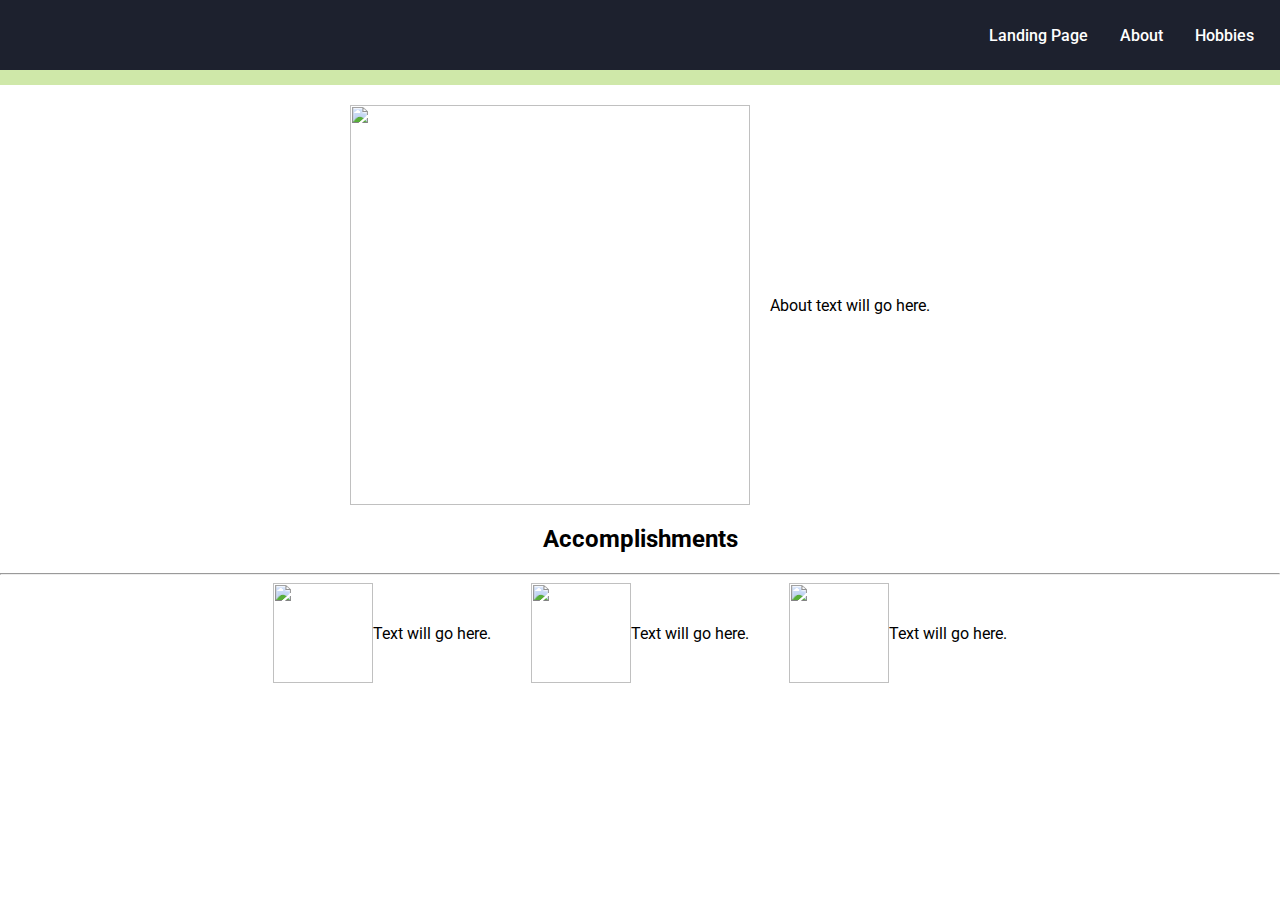
==== About.html @ 3d0d7346 "Add files via upload" ====
﻿<!DOCTYPE html>

<html lang="en-us">

<head>

    <title>Joshua Aguilar CSD 340 Landing Page</title>

    <meta charset="utf-8">
    <meta name="description" content="Creating a About page">
    <meta name="keywords" content="html, css, biosite, about page">
    <meta name="robots" content="nofollow">
    <meta name="author" content="Joshua Aguilar">

    <link rel="preconnect" href="https://fonts.googleapis.com">
    <link rel="preconnect" href="https://fonts.gstatic.com" crossorigin>
    <link href="https://fonts.googleapis.com/css2?family=Roboto:ital,wght@0,100;0,300;0,400;0,500;1,100;1,300;1,400&display=swap" rel="stylesheet">


    <link rel="stylesheet" type="text/css" href="site.css">

</head>

<body>
    <div id="navbar">
        <a href="#">Landing Page</a>
        <a href="#">About</a>
        <a href="#">Hobbies</a>
    </div>

    <div class="about-section">
        <img src="#" />
        <div class="about-text">
            <p>About text will go here.</p>
        </div>
    </div>

    <h2 class="accomplishments-header">Accomplishments</h2>
    <hr>

    <div class="accomplishments-section">
        <div class="accomplishments"> 
            <img src="#" class="icons" />
            <p>Text will go here.</p>
        </div>
        <div class="accomplishments">
            <img src="#" class="icons" />
            <p>Text will go here.</p>
        </div>
        <div class="accomplishments">
            <img src="#" class="icons"/>
            <p>Text will go here.</p>
        </div>

    </div>

</body>

</html>
---- site.css ----
﻿
@import url('https://fonts.googleapis.com/css2?family=Roboto:ital,wght@0,100;0,300;0,400;0,500;1,100;1,300;1,400&display=swap');

body {
    margin: 0;
    padding: 0;
    font-family: 'Roboto', sans-serif;
    background-color: white;
}

header {
    text-align: center;
    margin: 20px 0;
}

#navbar {
    background-color: rgb(29, 33, 46);
    color: aliceblue;
    display: flex;
    justify-content: flex-end;
    align-items: center;
    height: 50px;
    padding: 10px;
    border-bottom: solid 15px rgb(207, 232, 169);
}

#navbar a {
    float: left;
    display: block;
    color: rgb(255, 255, 255);
    text-align: center;
    padding: 14px 16px;
    text-decoration: none;
    font-weight: 500;
    }

    #navbar a:hover {
        text-decoration: underline;
        background-color: #E64848;
        color: #CFE8A9;
    }


.left-container {
    display: flex;
    flex-direction: row-reverse;
    justify-content: center;
    align-items: center;
    margin: 20px 0;
}

.right-container {
    display: flex;
    justify-content: center;
    align-items: center;
    margin: 20px 0;
}

.card-left {
    background-color: white;
    padding: 20px;
    text-align: center;
}

.card-right {
    background-color: white;
    padding: 20px;
    text-align: center;
}

img {
    width: 400px;
    height: 400px;
}

#learn-more-button {
    background-color: white;
    color: black;
    padding: 10px 20px;
    border-radius: 20px;
    cursor: pointer;
    border: none;
}

.about-section {
    display: flex;
    justify-content: center;
    align-items: center;
    margin: 20px 0;
}

.about-text {
    margin-left: 20px;
}

.accomplishments-header {
    text-align: center;
    margin: 20px 0;
}

.accomplishments-section {
    display: flex;
    justify-content: center;
    align-items: center;
}

.accomplishments {
    display: flex; 
    align-items: center;
    margin: 0 20px;
}

.icons {
    width: 100px;
    height: 100px;
}

.hobbies-section {
    display: flex;
    flex-direction: column;
    justify-content: center;
    align-items: center;
    height: calc(100vh - 70px);
    position: relative;
}

.hobbies-header {
    text-align: center;
    margin: 0;
    position: absolute;
    top: 50px;
}

.hobbies-second-header {
    text-align: center;
    width: 100%;
    padding-top: 10px;
}

.hobbies-text {
    text-align: center;
    margin: 20px 0 0 0;
    position: absolute;
    top: 100px;
}

.hobbies-background-video {
    border: 1px solid black;
    position: absolute;
    top: 0;
    left: 0;
    width: 100%;
    height: 70%;
    z-index: -1;
}

.picture-scroller-section {
    display: flex;
    justify-content: center;
}

.pictures-container {
    display: flex;
    overflow-x: scroll;
    border: 1px solid black;
    width: 75%;
    height: 200px;
    margin: 50px auto;
    padding-top: 20px;
    padding-bottom: 20px;
}

.picture-item {
    border: 1px solid black;
    display: flex;
    flex-direction: column;
    align-items: center;
    margin-right: 15px;
    margin-left: 15px;
}

.picture-item p {
    margin-top: 10px;
    text-align: center;
}

.picture-item:last-child {
    border-right: none;
}
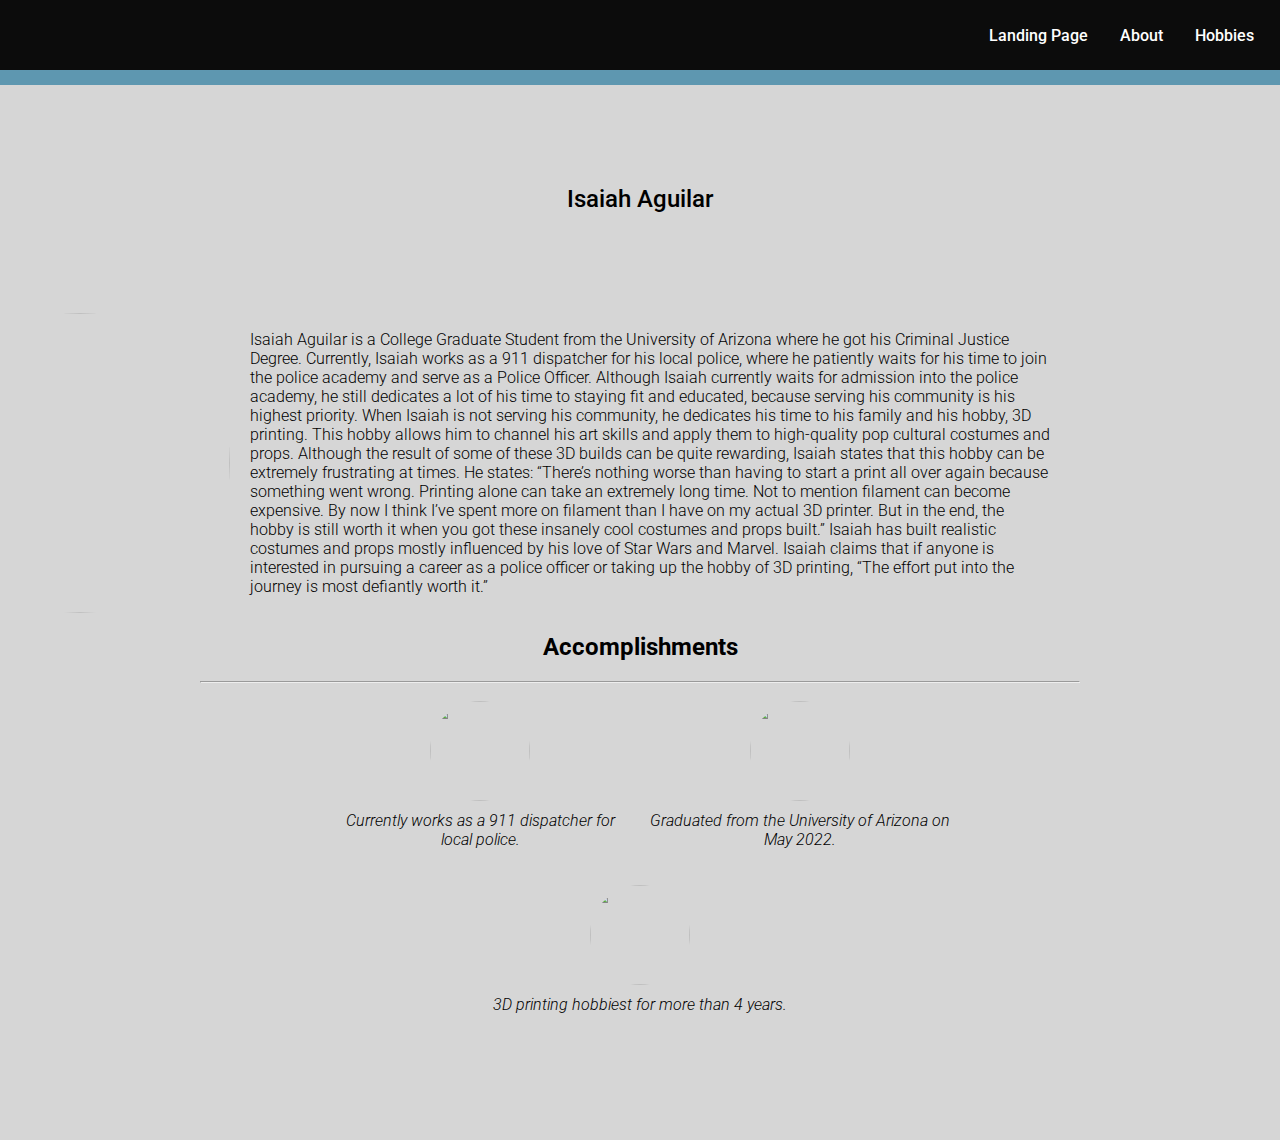
==== commit 93a3e40c: "Update About.html" ====
--- a/About.html
+++ b/About.html
@@ -1,10 +1,10 @@
-﻿<!DOCTYPE html>
+<!DOCTYPE html>
 
 <html lang="en-us">
 
 <head>
 
-    <title>Joshua Aguilar CSD 340 Landing Page</title>
+    <title>Biosite About Page</title>
 
     <meta charset="utf-8">
     <meta name="description" content="Creating a About page">
@@ -23,37 +23,58 @@
 
 <body>
     <div id="navbar">
-        <a href="#">Landing Page</a>
-        <a href="#">About</a>
-        <a href="#">Hobbies</a>
+        <a href="Landing_Page.html">Landing Page</a>
+        <a href="About.html">About</a>
+        <a href="Hobbies.html">Hobbies</a>
     </div>
 
-    <div class="about-section">
-        <img src="#" />
-        <div class="about-text">
-            <p>About text will go here.</p>
+    <div class="about-page-container">
+        <h2 class="about-header">Isaiah Aguilar</h2>
+
+        <div class="about-section">
+            <img src="images/Portrait_Img.jpg" class="about-img" />
+            <div class="about-text">
+                <p>
+                    Isaiah Aguilar is a College Graduate Student from the University of Arizona where he got his
+                    Criminal Justice Degree. Currently, Isaiah works as a 911 dispatcher for his local police, where
+                    he patiently waits for his time to join the police academy and serve as a Police Officer. Although
+                    Isaiah currently waits for admission into the police academy, he still dedicates a lot of his time to
+                    staying fit and educated, because serving his community is his highest priority.
+                    When Isaiah is not serving his community, he dedicates his time to his family and his hobby, 3D
+                    printing. This hobby allows him to channel his art skills and apply them to high-quality pop
+                    cultural costumes and props. Although the result of some of these 3D builds can be quite
+                    rewarding, Isaiah states that this hobby can be extremely frustrating at times. He states: “There’s
+                    nothing worse than having to start a print all over again because something went wrong. Printing
+                    alone can take an extremely long time. Not to mention filament can become expensive. By now I
+                    think I’ve spent more on filament than I have on my actual 3D printer. But in the end, the hobby
+                    is still worth it when you got these insanely cool costumes and props built.” Isaiah has built
+                    realistic costumes and props mostly influenced by his love of Star Wars and Marvel.
+                    Isaiah claims that if anyone is interested in pursuing a career as a police officer or taking up the
+                    hobby of 3D printing, “The effort put into the journey is most defiantly worth it.”
+                </p>
+            </div>
+        </div>
+
+        <h2 class="accomplishments-header">Accomplishments</h2>
+        <hr>
+
+        <div class="accomplishments-section">
+            <div class="accomplishments">
+                <img src="images/icon-02.jpg" class="icons" />
+                <p class="icon-text">Currently works as a 911 dispatcher for local police.</p>
+            </div>
+            <div class="accomplishments">
+                <img src="images/icon-01.jpg" class="icons" />
+                <p class="icon-text">Graduated from the University of Arizona on May 2022.</p>
+            </div>
+            <div class="accomplishments">
+                <img src="images/icon-03.jpg" class="icons" />
+                <p class="icon-text">3D printing hobbiest for more than 4 years.</p>
+            </div>
+
         </div>
     </div>
-
-    <h2 class="accomplishments-header">Accomplishments</h2>
-    <hr>
-
-    <div class="accomplishments-section">
-        <div class="accomplishments"> 
-            <img src="#" class="icons" />
-            <p>Text will go here.</p>
-        </div>
-        <div class="accomplishments">
-            <img src="#" class="icons" />
-            <p>Text will go here.</p>
-        </div>
-        <div class="accomplishments">
-            <img src="#" class="icons"/>
-            <p>Text will go here.</p>
-        </div>
-
-    </div>
-
+    
 </body>
 
-</html>+</html>
--- a/site.css
+++ b/site.css
@@ -1,27 +1,25 @@
-﻿
+
 @import url('https://fonts.googleapis.com/css2?family=Roboto:ital,wght@0,100;0,300;0,400;0,500;1,100;1,300;1,400&display=swap');
+
+/* Website Main Properties*/
 
 body {
     margin: 0;
     padding: 0;
     font-family: 'Roboto', sans-serif;
-    background-color: white;
-}
-
-header {
-    text-align: center;
-    margin: 20px 0;
+    background-color: #D6D6D6;
+    padding-bottom: 100px;
 }
 
 #navbar {
-    background-color: rgb(29, 33, 46);
+    background-color: #0C0C0C;
     color: aliceblue;
     display: flex;
     justify-content: flex-end;
     align-items: center;
     height: 50px;
     padding: 10px;
-    border-bottom: solid 15px rgb(207, 232, 169);
+    border-bottom: solid 15px #5E97B0;
 }
 
 #navbar a {
@@ -36,50 +34,73 @@
 
     #navbar a:hover {
         text-decoration: underline;
-        background-color: #E64848;
-        color: #CFE8A9;
-    }
-
-
-.left-container {
+        background-color: #5E97B0;
+    }
+
+
+/* Landing Page Properties*/
+
+.landing-page-header {
+    text-align: center;
+    margin-top: 100px;
+    margin-bottom: 100px;
+}
+
+.landing-page-left-container {
     display: flex;
     flex-direction: row-reverse;
     justify-content: center;
     align-items: center;
-    margin: 20px 0;
-}
-
-.right-container {
-    display: flex;
-    justify-content: center;
-    align-items: center;
-    margin: 20px 0;
-}
-
-.card-left {
+    margin: 0 200px;
+    margin-bottom: 200px;
+}
+
+.landing-page-right-container {
+    display: flex;
+    justify-content: center;
+    align-items: center;
+    margin: 0 200px;
+    margin-bottom: 200px;
+}
+
+.landing-page-card-left {
     background-color: white;
     padding: 20px;
     text-align: center;
-}
-
-.card-right {
+    box-shadow: 0 12px 20px 0 rgba(0, 0, 0, 0.2);
+    transition: 0.3s;
+    width: 50%;
+    margin: 20px;
+}
+
+.landing-page-card-right {
     background-color: white;
     padding: 20px;
     text-align: center;
-}
-
-img {
+    box-shadow: 0 12px 20px 0 rgba(0, 0, 0, 0.2);
+    transition: 0.3s;
+    width: 50%;
+    margin: 20px;
+}
+.landing-page-card-text {
+    font-weight: 400;
+    font-style: italic;
+}
+
+.landing-page-img {
+    border: 2px solid;
     width: 400px;
     height: 400px;
-}
-
-#learn-more-button {
-    background-color: white;
-    color: black;
-    padding: 10px 20px;
-    border-radius: 20px;
-    cursor: pointer;
-    border: none;
+    margin-right: 200px;
+    margin-left: 200px;
+}  
+
+/* About Page Properties*/
+
+.about-page-container {
+    max-width: 1000px;
+    margin: 0 auto;
+    padding: 0 200px;
 }
 
 .about-section {
@@ -87,10 +108,27 @@
     justify-content: center;
     align-items: center;
     margin: 20px 0;
+}
+
+.about-header {
+    text-align: center;
+    margin-top: 100px;
+    margin-bottom: 100px;
+    font-weight: 500;
+}
+
+.about-img {
+    width: 300px;
+    height: 300px;
+    margin-left: -300px;
+    border-radius: 50%;
+    object-fit: cover;
 }
 
 .about-text {
     margin-left: 20px;
+    width: 800px;
+    font-weight: 300;
 }
 
 .accomplishments-header {
@@ -102,88 +140,115 @@
     display: flex;
     justify-content: center;
     align-items: center;
+    flex-wrap: wrap;
+    padding:0 20px;
 }
 
 .accomplishments {
     display: flex; 
-    align-items: center;
-    margin: 0 20px;
+    flex-direction: column;
+    align-items: center;
+    text-align: center;
+    width: 300px;
+    margin: 10px;
+
 }
 
 .icons {
     width: 100px;
     height: 100px;
-}
-
-.hobbies-section {
+    border-radius: 50%;
+    object-fit: cover;
+}
+
+.icon-text {
+    font-weight: 300;
+    margin-top: 10px;
+    font-style: italic;
+}
+
+
+/* Hobbies Page Properties*/
+
+.hobbies-page-container {
+    margin: 80px auto 0;
+    max-width: 1200px;
+    height: 100%;
+    display: flex;
+    flex-wrap: wrap;
+    justify-content: space-between;
+    align-items: center;
+    position: relative;
+}
+
+.video-container {
+    width: 45%;
+}
+
+    .video-container video {
+        border: solid 1px;
+        height: 400px;
+        width: 400px;
+        display: block;
+        object-fit: cover;
+    }
+
+.hobbies-right-container {
+    width: 50%;
+}
+
+    .hobbies-right-container h2 {
+        text-align: center;
+        font-weight: 500;
+    }
+
+    .hobbies-right-container p {
+        font-weight: 300;
+        margin-bottom: 40px;
+    }
+
+.card-gallary {
+    padding-top: 100px;
+    width: 100%;
+    display: flex;
+    justify-content: center;
+}
+
+.card-gallary-header {
+    font-weight: 500;
+    padding: 50px 0;
+    display: flex;
+    justify-content: center;
+    align-items: center;
+    text-align: center;
+}
+
+.card {
+    background-color: white;
+    width: 300px;
+    height: 400px;
+    margin-right: 20px;
+    margin-left: 20px;
     display: flex;
     flex-direction: column;
-    justify-content: center;
-    align-items: center;
-    height: calc(100vh - 70px);
-    position: relative;
-}
-
-.hobbies-header {
-    text-align: center;
-    margin: 0;
-    position: absolute;
-    top: 50px;
-}
-
-.hobbies-second-header {
-    text-align: center;
-    width: 100%;
-    padding-top: 10px;
-}
-
-.hobbies-text {
-    text-align: center;
-    margin: 20px 0 0 0;
-    position: absolute;
-    top: 100px;
-}
-
-.hobbies-background-video {
-    border: 1px solid black;
-    position: absolute;
-    top: 0;
-    left: 0;
-    width: 100%;
-    height: 70%;
-    z-index: -1;
-}
-
-.picture-scroller-section {
-    display: flex;
-    justify-content: center;
-}
-
-.pictures-container {
-    display: flex;
-    overflow-x: scroll;
-    border: 1px solid black;
-    width: 75%;
+    justify-content: space-around;
+    align-items: center;
+    box-shadow: 0 12px 20px 0 rgba(0, 0, 0, 0.2);
+    transition: 0.3s;
+}
+
+    .card h3 {
+        font-weight: 500;
+    }
+
+    .card p {
+        font-weight: 300;
+        text-align: center;
+        font-style: italic;
+    }
+
+.card-images {
+    width: 200px;
     height: 200px;
-    margin: 50px auto;
-    padding-top: 20px;
-    padding-bottom: 20px;
-}
-
-.picture-item {
-    border: 1px solid black;
-    display: flex;
-    flex-direction: column;
-    align-items: center;
-    margin-right: 15px;
-    margin-left: 15px;
-}
-
-.picture-item p {
-    margin-top: 10px;
-    text-align: center;
-}
-
-.picture-item:last-child {
-    border-right: none;
-}+}
+
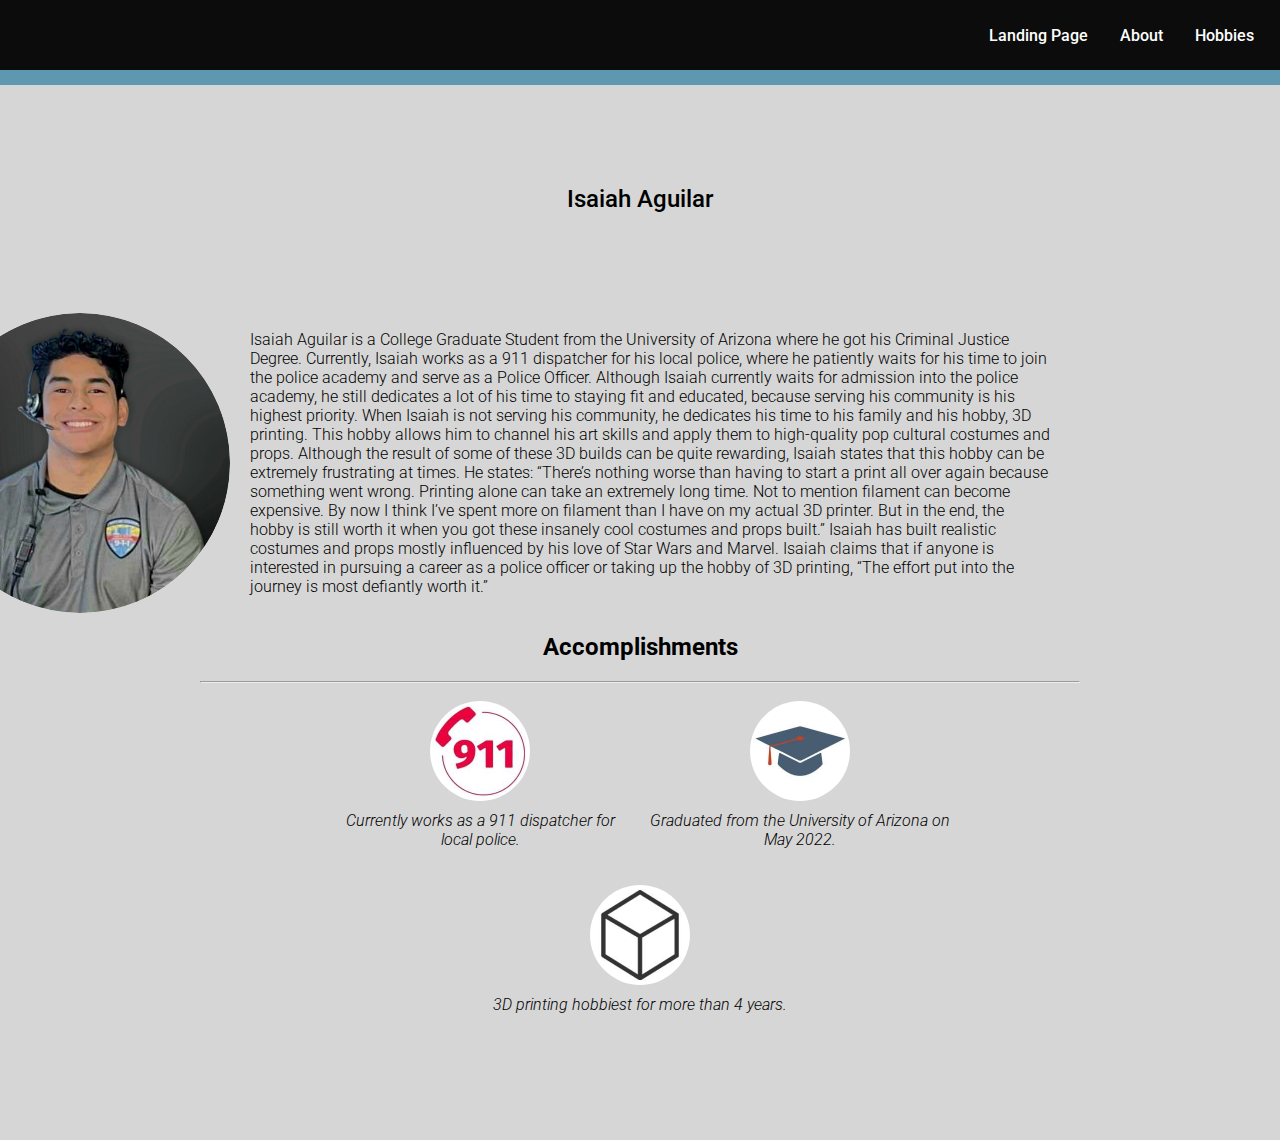
==== commit abb3fb3b: "Add files via upload" ====
--- a/About.html
+++ b/About.html
@@ -1,4 +1,4 @@
-<!DOCTYPE html>
+﻿<!DOCTYPE html>
 
 <html lang="en-us">
 
@@ -77,4 +77,4 @@
     
 </body>
 
-</html>
+</html>--- a/site.css
+++ b/site.css
@@ -1,4 +1,4 @@
-
+﻿
 @import url('https://fonts.googleapis.com/css2?family=Roboto:ital,wght@0,100;0,300;0,400;0,500;1,100;1,300;1,400&display=swap');
 
 /* Website Main Properties*/
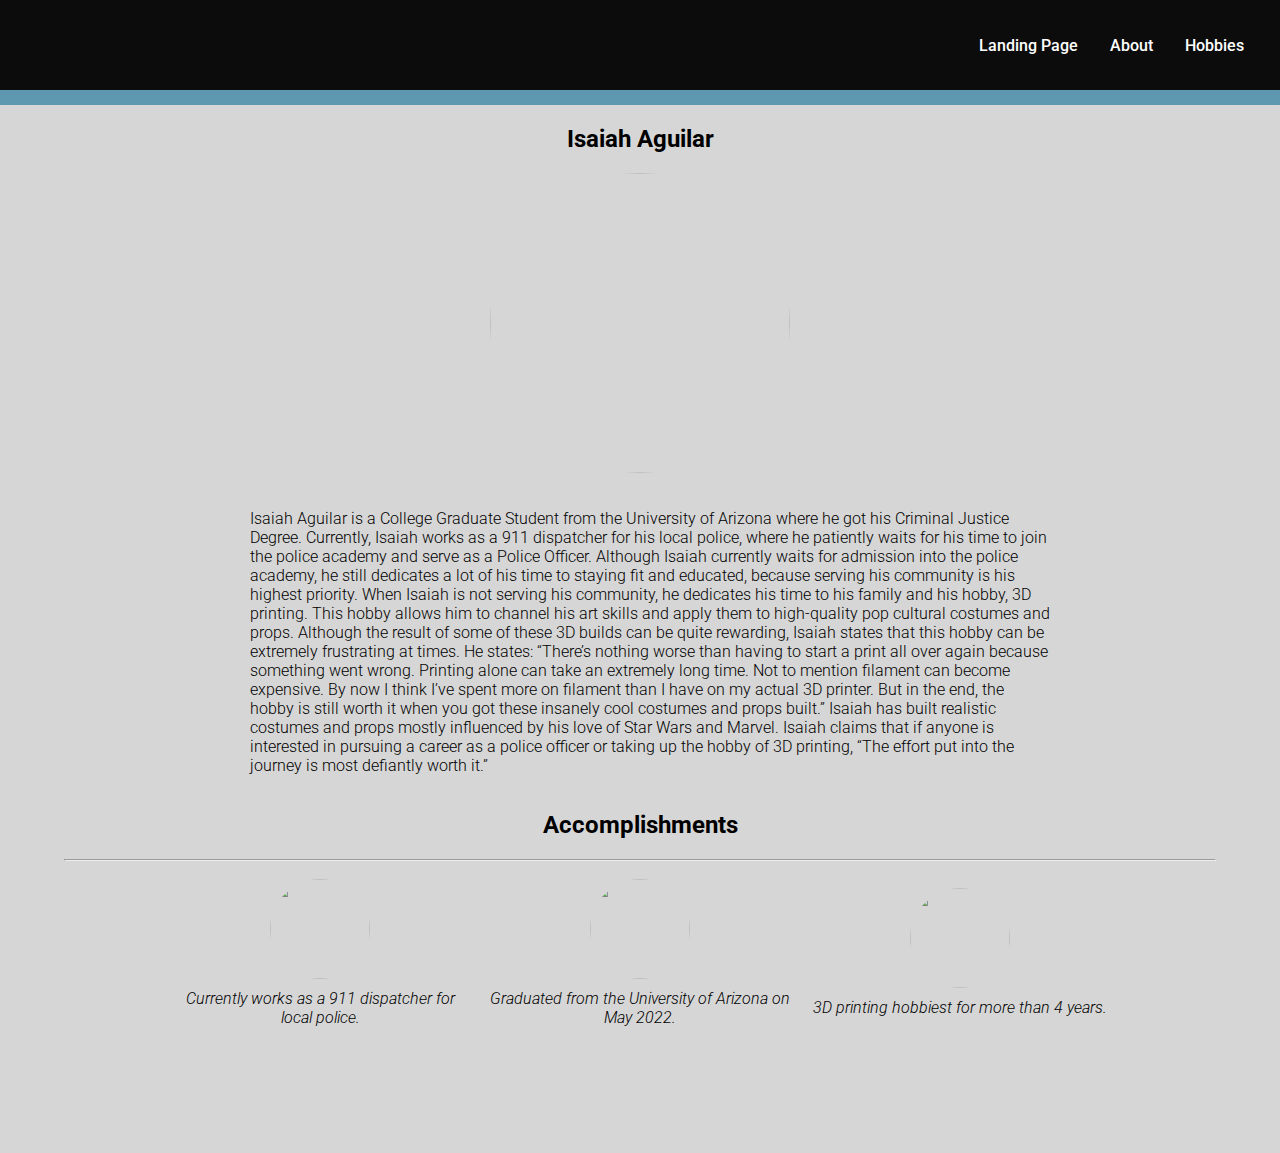
==== commit eef1d2f4: "Add files via upload" ====
--- a/About.html
+++ b/About.html
@@ -28,11 +28,13 @@
         <a href="Hobbies.html">Hobbies</a>
     </div>
 
+    <section class="header-section">
+        <h2 class="about-header">Isaiah Aguilar</h2>
+        <img src="images/Portrait_Img.jpg" class="about-img" />
+    </section>
+
     <div class="about-page-container">
-        <h2 class="about-header">Isaiah Aguilar</h2>
-
         <div class="about-section">
-            <img src="images/Portrait_Img.jpg" class="about-img" />
             <div class="about-text">
                 <p>
                     Isaiah Aguilar is a College Graduate Student from the University of Arizona where he got his
@@ -74,7 +76,7 @@
 
         </div>
     </div>
-    
+
 </body>
 
 </html>--- a/site.css
+++ b/site.css
@@ -1,4 +1,3 @@
-﻿
 @import url('https://fonts.googleapis.com/css2?family=Roboto:ital,wght@0,100;0,300;0,400;0,500;1,100;1,300;1,400&display=swap');
 
 /* Website Main Properties*/
@@ -11,96 +10,86 @@
     padding-bottom: 100px;
 }
 
+header {
+    padding: 20px;
+    text-align: center;
+}
+
 #navbar {
     background-color: #0C0C0C;
+    border-bottom: solid 15px #5E97B0;
     color: aliceblue;
     display: flex;
     justify-content: flex-end;
     align-items: center;
     height: 50px;
-    padding: 10px;
-    border-bottom: solid 15px #5E97B0;
-}
-
-#navbar a {
-    float: left;
-    display: block;
-    color: rgb(255, 255, 255);
-    text-align: center;
-    padding: 14px 16px;
-    text-decoration: none;
-    font-weight: 500;
-    }
-
-    #navbar a:hover {
-        text-decoration: underline;
-        background-color: #5E97B0;
-    }
-
+    padding: 20px;
+}
+
+    #navbar a {
+        float: left;
+        display: block;
+        color: rgb(255, 255, 255);
+        text-align: center;
+        padding: 14px 16px;
+        text-decoration: none;
+        font-weight: 500;
+    }
+
+        #navbar a:hover {
+            text-decoration: underline;
+            background-color: #5E97B0;
+        }
 
 /* Landing Page Properties*/
 
-.landing-page-header {
-    text-align: center;
-    margin-top: 100px;
-    margin-bottom: 100px;
-}
-
-.landing-page-left-container {
-    display: flex;
-    flex-direction: row-reverse;
-    justify-content: center;
-    align-items: center;
-    margin: 0 200px;
-    margin-bottom: 200px;
-}
-
-.landing-page-right-container {
-    display: flex;
-    justify-content: center;
-    align-items: center;
-    margin: 0 200px;
-    margin-bottom: 200px;
-}
-
-.landing-page-card-left {
+.card-section {
+    padding-top: 50px;
+    padding-bottom: 50px;
+}
+
+.container {
+    box-sizing: border-box;
+    padding: 100px;
+}
+
+.card-section .container {
+    display: flex;
+    align-items: center;
+    justify-content: center;
+    padding-left: 50px;
+    padding-right: 50px;
+    padding: 20px;
+}
+
+.card-section .card {
+    float: right;
+    width: 20%;
     background-color: white;
     padding: 20px;
     text-align: center;
     box-shadow: 0 12px 20px 0 rgba(0, 0, 0, 0.2);
     transition: 0.3s;
-    width: 50%;
-    margin: 20px;
-}
-
-.landing-page-card-right {
-    background-color: white;
-    padding: 20px;
-    text-align: center;
-    box-shadow: 0 12px 20px 0 rgba(0, 0, 0, 0.2);
-    transition: 0.3s;
-    width: 50%;
-    margin: 20px;
-}
-.landing-page-card-text {
-    font-weight: 400;
-    font-style: italic;
-}
-
-.landing-page-img {
-    border: 2px solid;
-    width: 400px;
-    height: 400px;
-    margin-right: 200px;
-    margin-left: 200px;
-}  
+    margin: 20px 0;
+}
+
+.card-section img {
+    float: left;
+    max-width: 400px;
+    padding-right: 100px;
+    padding-left: 100px;
+}
+
+.card {
+    box-sizing: border-box;
+}
 
 /* About Page Properties*/
 
 .about-page-container {
-    max-width: 1000px;
+    max-width: 90%;
     margin: 0 auto;
-    padding: 0 200px;
+    padding: 0 5%;
 }
 
 .about-section {
@@ -108,21 +97,30 @@
     justify-content: center;
     align-items: center;
     margin: 20px 0;
+    position: relative;
+}
+
+.header-section {
+    display: flex;
+    flex-direction: column;
+    justify-content: center;
+    align-items: center;
+    position: relative;
+    z-index: 2;
 }
 
 .about-header {
     text-align: center;
-    margin-top: 100px;
-    margin-bottom: 100px;
-    font-weight: 500;
+    margin-bottom: 20px;
 }
 
 .about-img {
+    position: relative;
     width: 300px;
     height: 300px;
-    margin-left: -300px;
     border-radius: 50%;
     object-fit: cover;
+    z-index: 1;
 }
 
 .about-text {
@@ -141,17 +139,16 @@
     justify-content: center;
     align-items: center;
     flex-wrap: wrap;
-    padding:0 20px;
+    padding: 0 20px;
 }
 
 .accomplishments {
-    display: flex; 
+    display: flex;
     flex-direction: column;
     align-items: center;
     text-align: center;
     width: 300px;
     margin: 10px;
-
 }
 
 .icons {
@@ -167,66 +164,67 @@
     font-style: italic;
 }
 
-
 /* Hobbies Page Properties*/
 
-.hobbies-page-container {
-    margin: 80px auto 0;
-    max-width: 1200px;
-    height: 100%;
+.first-section {
     display: flex;
     flex-wrap: wrap;
-    justify-content: space-between;
-    align-items: center;
-    position: relative;
-}
-
-.video-container {
-    width: 45%;
-}
-
-    .video-container video {
+    justify-content: center;
+    margin: 50px 0;
+    padding: 0 50px;
+    align-items: center;
+}
+
+    .first-section video {
         border: solid 1px;
+        max-width: 100%;
+        width: 400px;
         height: 400px;
-        width: 400px;
         display: block;
         object-fit: cover;
     }
 
-.hobbies-right-container {
-    width: 50%;
-}
-
-    .hobbies-right-container h2 {
-        text-align: center;
+.text-container {
+    width: 100%;
+    max-width: 600px;
+    margin: 0 auto;
+    text-align: center;
+}
+
+    .text-container h1 {
+        text-align: center;
+        font-weight: 400;
+        margin-top: 20px;
+    }
+
+    .text-container p {
         font-weight: 500;
-    }
-
-    .hobbies-right-container p {
-        font-weight: 300;
-        margin-bottom: 40px;
+        text-align: center;
+        line-height: 1.5;
+        margin-top: 20px;
+    }
+
+.card-section {
+    margin: 50px 0;
+}
+
+    .card-section h2 {
+        text-align: center;
+        font-size: 36px;
+        margin-bottom: 30px;
     }
 
 .card-gallary {
-    padding-top: 100px;
-    width: 100%;
-    display: flex;
-    justify-content: center;
-}
-
-.card-gallary-header {
-    font-weight: 500;
-    padding: 50px 0;
-    display: flex;
-    justify-content: center;
-    align-items: center;
-    text-align: center;
-}
-
-.card {
+    display: flex;
+    flex-wrap: wrap;
+    justify-content: center;
+}
+
+.hobby-card {
     background-color: white;
     width: 300px;
     height: 400px;
+    margin-top: 10px;
     margin-right: 20px;
     margin-left: 20px;
     display: flex;
@@ -237,18 +235,22 @@
     transition: 0.3s;
 }
 
-    .card h3 {
-        font-weight: 500;
-    }
-
-    .card p {
-        font-weight: 300;
-        text-align: center;
-        font-style: italic;
-    }
-
-.card-images {
-    width: 200px;
-    height: 200px;
-}
-
+    .hobby-card:hover {
+        box-shadow: 0 20px 28px 5px rgba(0, 0, 0, 0.2);
+    }
+
+.card img {
+    max-width: 100%;
+    height: auto;
+    object-fit: cover;
+    margin-bottom: 10px;
+}
+
+.card h3 {
+    font-size: 24px;
+    margin-bottom: 10px;
+}
+
+.card p {
+    font-size: 18px;
+}
